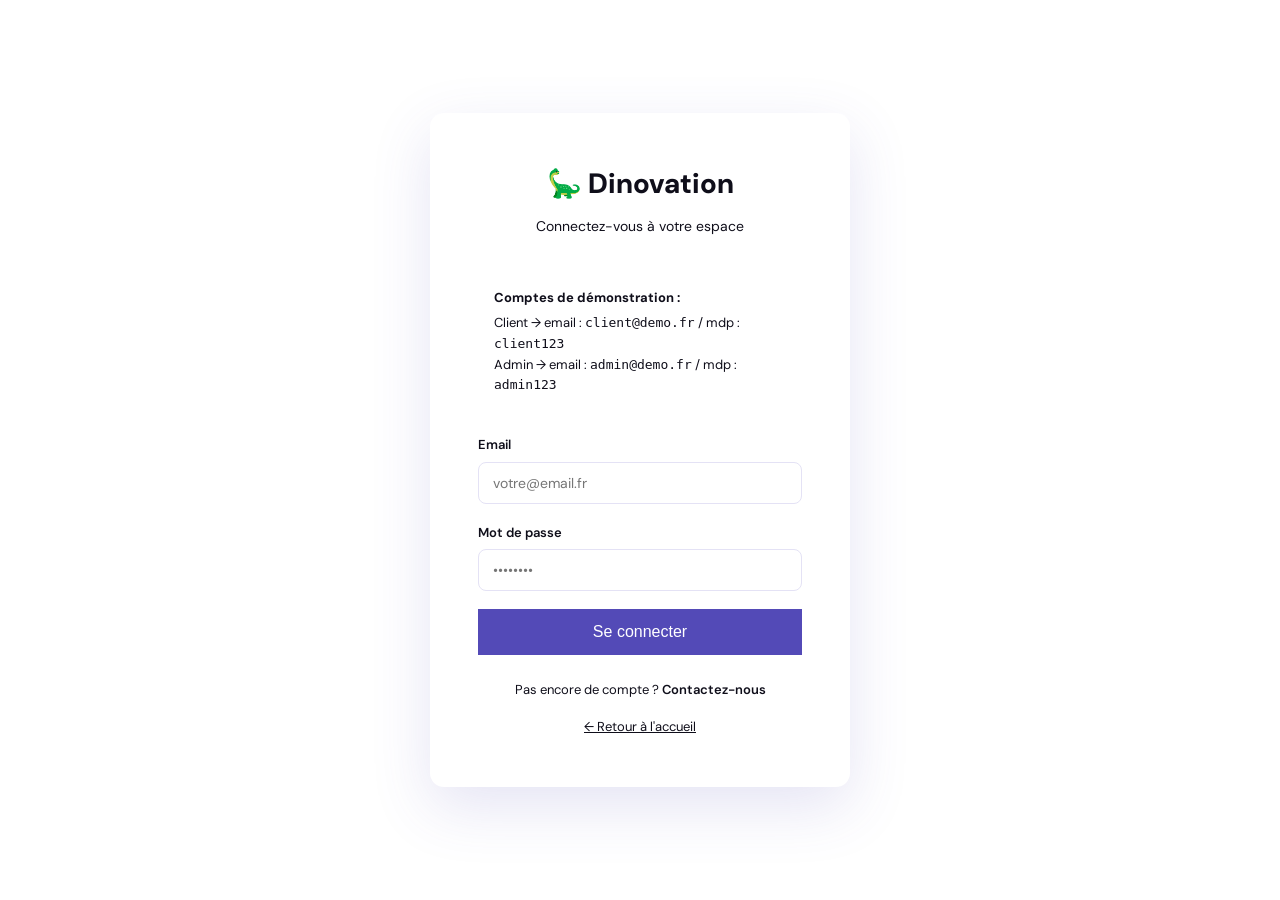
==== pages/dashboard.html @ 785adab9 "projet d'inovation" ====
<!DOCTYPE html>
<html lang="fr">
<head>
  <meta charset="UTF-8" />
  <meta name="viewport" content="width=device-width, initial-scale=1.0" />
  <title>Mon espace — Dinovation Digital</title>
  <link rel="stylesheet" href="../css/style.css" />
  <style>
    .dashboard-layout {
      display: grid;
      grid-template-columns: 240px 1fr;
      min-height: calc(100vh - 64px);
    }
    .sidebar {
      background: var(--violet-fonce);
      padding: 32px 0;
    }
    .sidebar-title {
      color: rgba(255,255,255,0.5);
      font-size: 11px;
      font-weight: 700;
      text-transform: uppercase;
      letter-spacing: .1em;
      padding: 0 24px;
      margin-bottom: 12px;
    }
    .sidebar a {
      display: flex;
      align-items: center;
      gap: 12px;
      color: rgba(255,255,255,0.75);
      text-decoration: none;
      padding: 12px 24px;
      font-size: 15px;
      transition: all 0.2s;
    }
    .sidebar a:hover, .sidebar a.active {
      background: rgba(255,255,255,0.1);
      color: white;
    }
    .sidebar a .ico { font-size: 18px; }
    .main-content {
      background: var(--fond-gris);
      padding: 40px;
    }
    .welcome-bar {
      background: white;
      border-radius: var(--radius);
      padding: 28px 32px;
      margin-bottom: 28px;
      display: flex;
      align-items: center;
      justify-content: space-between;
      border: 1px solid var(--bordure);
    }
    .welcome-bar h1 { font-size: 22px; color: var(--violet-fonce); }
    .welcome-bar p  { color: var(--texte-gris); font-size: 14px; margin-top: 4px; }
    .metrics {
      display: grid;
      grid-template-columns: repeat(auto-fit, minmax(160px, 1fr));
      gap: 16px;
      margin-bottom: 28px;
    }
    .metric {
      background: white;
      border: 1px solid var(--bordure);
      border-radius: var(--radius);
      padding: 24px;
      text-align: center;
    }
    .metric .num { font-size: 36px; font-weight: 800; color: var(--violet); }
    .metric .lbl { font-size: 13px; color: var(--texte-gris); margin-top: 4px; }
    .section-card {
      background: white;
      border: 1px solid var(--bordure);
      border-radius: var(--radius);
      padding: 28px;
      margin-bottom: 24px;
    }
    .section-card h2 { font-size: 18px; color: var(--violet-fonce); margin-bottom: 20px; }
    table { width: 100%; border-collapse: collapse; font-size: 14px; }
    th { text-align: left; padding: 10px 12px; color: var(--texte-gris); font-weight: 600; border-bottom: 1px solid var(--bordure); }
    td { padding: 12px; border-bottom: 1px solid var(--fond-gris); }
    .badge { display: inline-block; padding: 3px 12px; border-radius: 99px; font-size: 12px; font-weight: 600; }
    .badge-actif   { background: var(--teal-clair); color: #085041; }
    .badge-attente { background: #FAEEDA; color: #633806; }
    .badge-termine { background: var(--fond-gris); color: var(--texte-gris); }
    @media (max-width: 700px) {
      .dashboard-layout { grid-template-columns: 1fr; }
      .sidebar { display: none; }
      .main-content { padding: 20px; }
    }
  </style>
</head>
<body>

  <header class="header">
    <div class="container" style="max-width:100%; padding: 0 24px;">
      <div class="logo">🦕 Dinovation Digital</div>
      <div style="display:flex; align-items:center; gap:16px;">
        <span id="user-name" style="font-size:14px; color:var(--texte-gris);"></span>
        <a href="login.html" class="btn-nav" onclick="seDeconnecter()">Déconnexion</a>
      </div>
    </div>
  </header>

  <div class="dashboard-layout">

    <!-- SIDEBAR NAVIGATION -->
    <aside class="sidebar">
      <div class="sidebar-title">Mon espace</div>
      <a href="dashboard.html" class="active"><span class="ico">🏠</span> Tableau de bord</a>
      <a href="#"><span class="ico">📦</span> Mes commandes</a>
      <a href="#"><span class="ico">💳</span> Facturation</a>
      <a href="#"><span class="ico">⚙️</span> Mon compte</a>
      <br/>
      <div class="sidebar-title">Support</div>
      <a href="contact.html"><span class="ico">💬</span> Nous contacter</a>
      <a href="services.html"><span class="ico">🚀</span> Nos services</a>
    </aside>

    <!-- CONTENU PRINCIPAL -->
    <main class="main-content">

      <div class="welcome-bar">
        <div>
          <h1 id="welcome-msg">Bonjour !</h1>
          <p>Voici un résumé de votre activité</p>
        </div>
        <a href="services.html" class="btn-primary">+ Nouveau projet</a>
      </div>

      <!-- Métriques -->
      <div class="metrics">
        <div class="metric"><div class="num">3</div><div class="lbl">Projets actifs</div></div>
        <div class="metric"><div class="num">2</div><div class="lbl">En attente</div></div>
        <div class="metric"><div class="num">8</div><div class="lbl">Terminés</div></div>
        <div class="metric"><div class="num">4.9 ★</div><div class="lbl">Note moyenne</div></div>
      </div>

      <!-- Tableau des commandes -->
      <div class="section-card">
        <h2>Mes projets en cours</h2>
        <table>
          <thead>
            <tr>
              <th>Projet</th>
              <th>Service</th>
              <th>Date</th>
              <th>Statut</th>
            </tr>
          </thead>
          <tbody>
            <tr>
              <td><strong>App e-commerce</strong></td>
              <td>Création d'app</td>
              <td>15 jan. 2025</td>
              <td><span class="badge badge-actif">En cours</span></td>
            </tr>
            <tr>
              <td><strong>Dashboard analytics</strong></td>
              <td>Tableau de bord</td>
              <td>20 jan. 2025</td>
              <td><span class="badge badge-attente">En attente</span></td>
            </tr>
            <tr>
              <td><strong>Intégration Shopify</strong></td>
              <td>Shopify</td>
              <td>01 déc. 2024</td>
              <td><span class="badge badge-termine">Terminé</span></td>
            </tr>
          </tbody>
        </table>
      </div>

      <!-- Section notifications -->
      <div class="section-card">
        <h2>Notifications récentes</h2>
        <div style="display:flex; flex-direction:column; gap:12px;">
          <div style="display:flex; gap:14px; align-items:center; padding:14px; background:var(--fond-gris); border-radius:8px;">
            <span style="font-size:22px;">🔔</span>
            <div>
              <div style="font-size:14px; font-weight:600;">Votre projet "App e-commerce" avance bien</div>
              <div style="font-size:13px; color:var(--texte-gris);">il y a 2 heures</div>
            </div>
          </div>
          <div style="display:flex; gap:14px; align-items:center; padding:14px; background:var(--fond-gris); border-radius:8px;">
            <span style="font-size:22px;">✅</span>
            <div>
              <div style="font-size:14px; font-weight:600;">Facture #INV-2024-012 disponible</div>
              <div style="font-size:13px; color:var(--texte-gris);">hier</div>
            </div>
          </div>
        </div>
      </div>

    </main>
  </div>

  <script>
    // Vérifier si l'utilisateur est connecté
    const utilisateur = JSON.parse(localStorage.getItem('utilisateur') || 'null');
    if (!utilisateur) {
      window.location.href = 'login.html'; // redirige si pas connecté
    } else {
      document.getElementById('user-name').textContent = utilisateur.email;
      document.getElementById('welcome-msg').textContent = 'Bonjour, ' + utilisateur.email.split('@')[0] + ' !';
    }

    function seDeconnecter() {
      localStorage.removeItem('utilisateur');
    }
  </script>
</body>
</html>
---- css/style.css ----
@import url('https://fonts.googleapis.com/css2?family=Syne:wght@400;500;600;700;800&family=DM+Sans:ital,wght@0,300;0,400;0,500;0,600;1,300&display=swap');

:root {
  --v900:#1A1648;--v800:#26215C;--v700:#352E7A;--v600:#453D9B;--v500:#534AB7;--v400:#7A73CC;--v200:#C5C2E8;--v100:#EEEDFE;--v50:#F7F6FF;
  --t600:#0F6E56;--t500:#1D9E75;--t100:#E1F5EE;
  --a500:#E07B30;--a100:#FAEEDA;
  --r500:#E24B4A;--r100:#FCEBEB;
  --txt:#0F0E1A;--txt2:#4A4865;--txt3:#8884A0;
  --bg:#FFFFFF;--bg2:#F7F6FF;--bg3:#EFEEFC;--bdr:#E4E2F5;
  --radius:14px;--radius-sm:8px;
  --shadow:0 2px 12px rgba(83,74,183,.08);--shadow-lg:0 12px 40px rgba(83,74,183,.15);
  --font-head:'Syne',sans-serif;--font-body:'DM Sans',sans-serif;
}
*,*::before,*::after{margin:0;padding:0;box-sizing:border-box;}
html{scroll-behavior:smooth;}
body{font-family:var(--font-body);background:var(--bg);color:var(--txt);line-height:1.65;-webkit-font-smoothing:antialiased;}
.container{max-width:1120px;margin:0 auto;padding:0 28px;}
.hidden{display:none!important;}

/* HEADER */
.header{position:sticky;top:0;z-index:200;background:rgba(255,255,255,.9);backdrop-filter:blur(16px);border-bottom:1px solid var(--bdr);}
.header .container{display:flex;align-items:center;justify-content:space-between;height:64px;}
.logo{font-family:var(--font-head);font-size:20px;font-weight:800;color:var(--v800);text-decoration:none;}
.logo span{color:var(--v500);}
nav{display:flex;align-items:center;gap:4px;}
nav a{font-size:14px;font-weight:500;color:var(--txt2);text-decoration:none;padding:8px 14px;border-radius:var(--radius-sm);transition:all .15s;}
nav a:hover{background:var(--v50);color:var(--v700);}
nav a.active{color:var(--v600);background:var(--v50);}
.btn-nav{background:var(--v500)!important;color:white!important;font-weight:600!important;}
.btn-nav:hover{background:var(--v700)!important;}

/* BUTTONS */
.btn{display:inline-flex;align-items:center;gap:8px;font-family:var(--font-body);font-size:14px;font-weight:600;padding:11px 24px;border-radius:var(--radius-sm);border:none;cursor:pointer;text-decoration:none;transition:all .18s;}
.btn-primary{background:var(--v500);color:white;}
.btn-primary:hover{background:var(--v700);transform:translateY(-1px);box-shadow:0 6px 20px rgba(83,74,183,.3);}
.btn-secondary{background:white;color:var(--v600);border:1.5px solid var(--v200);}
.btn-secondary:hover{background:var(--v50);border-color:var(--v500);}
.btn-ghost{background:transparent;color:var(--txt2);border:1.5px solid var(--bdr);}
.btn-ghost:hover{background:var(--bg2);color:var(--v600);}
.btn-danger{background:var(--r100);color:var(--r500);border:1px solid #F5C4C4;}
.btn-danger:hover{background:var(--r500);color:white;}
.btn-sm{padding:7px 14px;font-size:12px;}
.btn-lg{padding:14px 32px;font-size:16px;}
.btn-icon{padding:9px;width:36px;height:36px;justify-content:center;}

/* BADGES */
.badge{display:inline-block;font-size:11px;font-weight:600;padding:3px 10px;border-radius:99px;}
.badge-green{background:var(--t100);color:var(--t600);}
.badge-purple{background:var(--v100);color:var(--v700);}
.badge-amber{background:var(--a100);color:#7A3800;}
.badge-red{background:var(--r100);color:var(--r500);}
.badge-gray{background:var(--bg3);color:var(--txt3);}

/* FORMS */
.form-group{margin-bottom:18px;}
.form-group label{display:block;font-size:13px;font-weight:600;color:var(--txt);margin-bottom:6px;}
.form-group input,.form-group textarea,.form-group select{width:100%;padding:11px 14px;border:1.5px solid var(--bdr);border-radius:var(--radius-sm);font-size:14px;font-family:var(--font-body);color:var(--txt);background:white;transition:border-color .15s,box-shadow .15s;}
.form-group input:focus,.form-group textarea:focus,.form-group select:focus{outline:none;border-color:var(--v500);box-shadow:0 0 0 3px rgba(83,74,183,.12);}
.form-group textarea{min-height:110px;resize:vertical;}

/* ALERTS */
.alert{padding:13px 16px;border-radius:var(--radius-sm);font-size:13.5px;margin-bottom:16px;}
.alert-success{background:var(--t100);color:var(--t600);border:1px solid #9DD9C2;}
.alert-error{background:var(--r100);color:var(--r500);border:1px solid #F5C4C4;}
.alert-info{background:var(--v100);color:var(--v700);border:1px solid var(--v200);}

/* CARDS */
.card{background:white;border:1px solid var(--bdr);border-radius:var(--radius);padding:24px;box-shadow:var(--shadow);}
.card-hover{transition:all .2s;}
.card-hover:hover{transform:translateY(-4px);box-shadow:var(--shadow-lg);border-color:var(--v200);}

/* TABLES */
.table-wrap{overflow-x:auto;}
table{width:100%;border-collapse:collapse;font-size:13.5px;}
th{text-align:left;padding:10px 14px;color:var(--txt3);font-weight:600;font-size:11px;text-transform:uppercase;letter-spacing:.04em;border-bottom:1px solid var(--bdr);}
td{padding:13px 14px;border-bottom:1px solid var(--bg2);color:var(--txt);vertical-align:middle;}
tr:last-child td{border:none;}
tr:hover td{background:var(--v50);}

/* PAGE HERO */
.page-hero{background:linear-gradient(135deg,var(--v50) 0%,var(--t100) 100%);padding:64px 0;text-align:center;}
.page-hero h1{font-family:var(--font-head);font-size:40px;font-weight:800;color:var(--v800);margin-bottom:12px;}
.page-hero p{font-size:17px;color:var(--txt2);max-width:560px;margin:0 auto;}

/* APP SHELL / SIDEBAR */
.app-shell{display:grid;grid-template-columns:240px 1fr;min-height:calc(100vh - 64px);}
.sidebar{background:var(--v900);padding:20px 0;position:sticky;top:64px;height:calc(100vh - 64px);overflow-y:auto;display:flex;flex-direction:column;}
.sidebar-section{font-size:10px;font-weight:700;letter-spacing:.1em;text-transform:uppercase;color:rgba(255,255,255,.3);padding:16px 20px 8px;margin-top:4px;}
.sidebar a{display:flex;align-items:center;gap:10px;color:rgba(255,255,255,.6);text-decoration:none;padding:10px 12px;font-size:13.5px;font-weight:500;transition:all .15s;margin:1px 8px;border-radius:var(--radius-sm);}
.sidebar a:hover{background:rgba(255,255,255,.08);color:rgba(255,255,255,.9);}
.sidebar a.active{background:var(--v500);color:white;}
.sidebar a .ico{width:20px;text-align:center;font-size:16px;flex-shrink:0;}
.sidebar-bottom{margin-top:auto;padding:12px 16px;border-top:1px solid rgba(255,255,255,.08);}
.sidebar-avatar{width:32px;height:32px;border-radius:50%;background:var(--v500);display:flex;align-items:center;justify-content:center;font-size:13px;font-weight:700;color:white;flex-shrink:0;}
.sidebar-user{display:flex;align-items:center;gap:10px;padding:8px;border-radius:var(--radius-sm);}
.sidebar-user-info .name{font-size:13px;font-weight:600;color:white;}
.sidebar-user-info .role{font-size:11px;color:rgba(255,255,255,.35);}

/* MAIN CONTENT */
.main-content{background:var(--bg2);padding:32px;overflow-y:auto;}
.page-title{font-family:var(--font-head);font-size:22px;font-weight:700;color:var(--v800);}
.page-subtitle{font-size:13px;color:var(--txt3);margin-top:2px;}
.content-header{display:flex;align-items:center;justify-content:space-between;margin-bottom:24px;flex-wrap:wrap;gap:12px;}

/* METRICS */
.metrics-grid{display:grid;grid-template-columns:repeat(auto-fit,minmax(170px,1fr));gap:16px;margin-bottom:24px;}
.metric-card{background:white;border:1px solid var(--bdr);border-radius:var(--radius);padding:20px 22px;}
.metric-icon{font-size:20px;margin-bottom:10px;}
.metric-value{font-family:var(--font-head);font-size:30px;font-weight:700;color:var(--v700);line-height:1;}
.metric-label{font-size:12px;color:var(--txt3);margin-top:4px;}
.metric-change{font-size:11.5px;margin-top:6px;font-weight:500;}
.metric-change.up{color:var(--t500);}
.metric-change.down{color:var(--r500);}

/* FOOTER */
.footer{background:var(--v900);color:white;padding:48px 0 28px;}
.footer-grid{display:grid;grid-template-columns:2fr 1fr 1fr 1fr;gap:40px;margin-bottom:40px;}
.footer-brand p{font-size:13px;color:rgba(255,255,255,.5);margin-top:12px;line-height:1.7;}
.footer-col h4{font-size:11px;font-weight:700;letter-spacing:.08em;text-transform:uppercase;color:rgba(255,255,255,.4);margin-bottom:14px;}
.footer-col a{display:block;font-size:14px;color:rgba(255,255,255,.6);text-decoration:none;margin-bottom:8px;transition:color .15s;}
.footer-col a:hover{color:white;}
.footer-bottom{border-top:1px solid rgba(255,255,255,.1);padding-top:20px;display:flex;justify-content:space-between;align-items:center;font-size:12px;color:rgba(255,255,255,.35);flex-wrap:wrap;gap:8px;}

/* MODAL */
.modal-overlay{position:fixed;inset:0;background:rgba(15,14,26,.5);z-index:500;display:flex;align-items:center;justify-content:center;padding:20px;opacity:0;transition:opacity .2s;}
.modal-overlay.open{opacity:1;}
.modal{background:white;border-radius:var(--radius);padding:32px;width:100%;max-width:480px;box-shadow:var(--shadow-lg);transform:translateY(20px);transition:transform .2s;}
.modal-overlay.open .modal{transform:translateY(0);}
.modal-header{display:flex;align-items:center;justify-content:space-between;margin-bottom:20px;}
.modal-title{font-family:var(--font-head);font-size:18px;font-weight:700;color:var(--v800);}
.modal-close{background:none;border:none;cursor:pointer;color:var(--txt3);font-size:20px;padding:4px;}

/* SEARCH BAR */
.search-bar{display:flex;align-items:center;gap:10px;background:white;border:1.5px solid var(--bdr);border-radius:var(--radius-sm);padding:8px 14px;min-width:260px;}
.search-bar input{border:none;outline:none;font-size:13.5px;font-family:var(--font-body);color:var(--txt);width:100%;}
.search-bar .ico{color:var(--txt3);font-size:15px;}

/* TOGGLE SWITCH */
.toggle{position:relative;width:40px;height:22px;flex-shrink:0;}
.toggle input{opacity:0;width:0;height:0;}
.toggle-track{position:absolute;inset:0;background:var(--bdr);border-radius:99px;cursor:pointer;transition:background .2s;}
.toggle input:checked + .toggle-track{background:var(--v500);}
.toggle-track::after{content:'';position:absolute;left:3px;top:3px;width:16px;height:16px;border-radius:50%;background:white;transition:transform .2s;}
.toggle input:checked + .toggle-track::after{transform:translateX(18px);}

/* EMPTY STATE */
.empty-state{text-align:center;padding:60px 20px;color:var(--txt3);}
.empty-state .ico{font-size:40px;margin-bottom:12px;}
.empty-state h3{font-size:16px;font-weight:600;color:var(--txt2);margin-bottom:6px;}
.empty-state p{font-size:14px;}

/* TABS */
.tabs-nav{display:flex;gap:0;border-bottom:1.5px solid var(--bdr);margin-bottom:24px;}
.tab-btn{background:none;border:none;padding:10px 18px;font-size:13.5px;font-weight:500;color:var(--txt3);cursor:pointer;border-bottom:2.5px solid transparent;margin-bottom:-1.5px;transition:all .15s;font-family:var(--font-body);}
.tab-btn.active{color:var(--v600);border-bottom-color:var(--v500);}
.tab-panel{display:none;}
.tab-panel.active{display:block;}

@media(max-width:768px){
  .app-shell{grid-template-columns:1fr;}
  .sidebar{display:none;position:fixed;top:64px;left:0;width:240px;height:calc(100vh - 64px);z-index:300;}
  .sidebar.open{display:flex;}
  .main-content{padding:20px 16px;}
  .footer-grid{grid-template-columns:1fr 1fr;}
  nav a:not(.btn-nav){display:none;}
  .page-hero h1{font-size:28px;}
  .metrics-grid{grid-template-columns:repeat(2,1fr);}
}
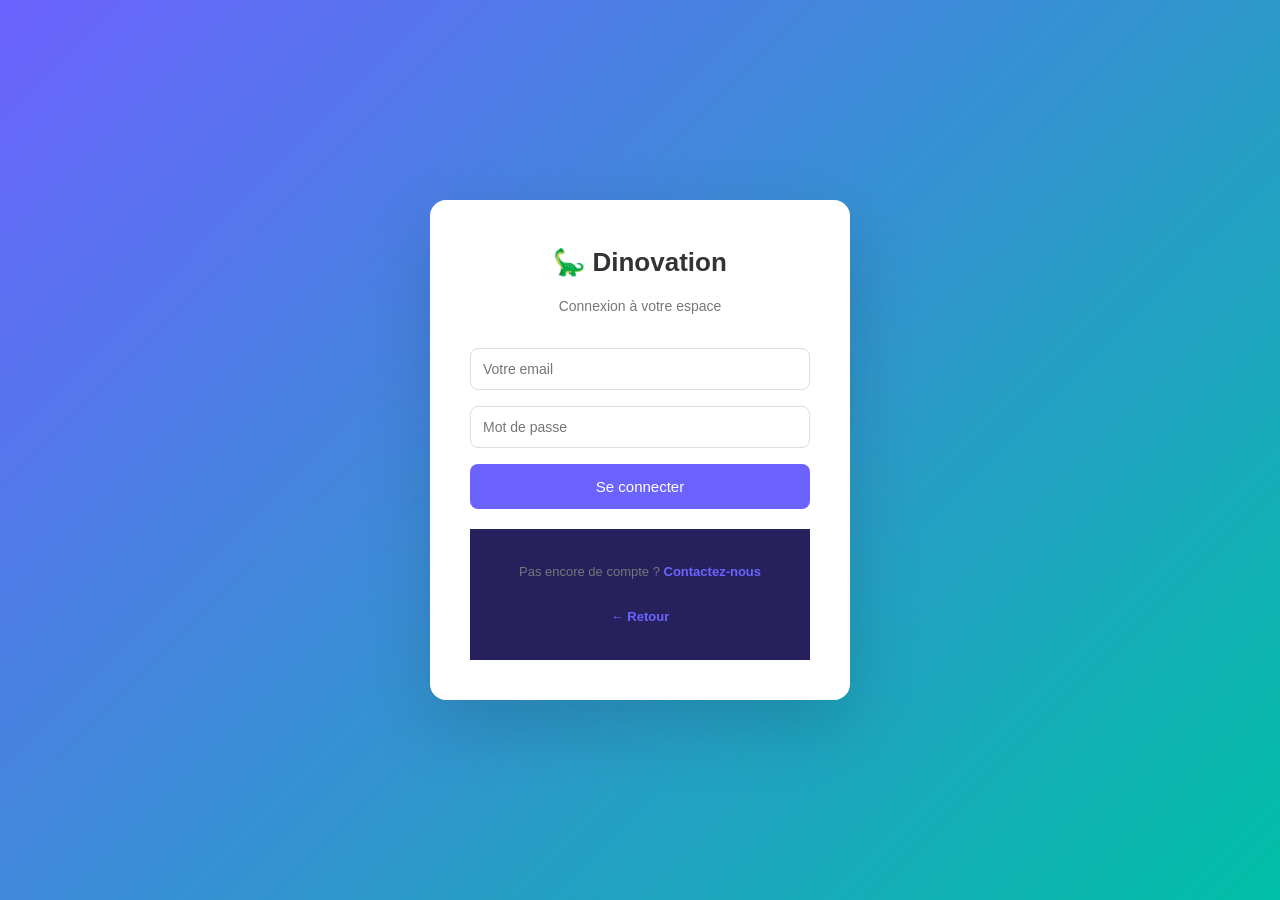
==== commit eb77533d: "mise à jour" ====
--- a/pages/dashboard.html
+++ b/pages/dashboard.html
@@ -35,7 +35,7 @@
       transition: all 0.2s;
     }
     .sidebar a:hover, .sidebar a.active {
-      background: rgba(255,255,255,0.1);
+      
       color: white;
     }
     .sidebar a .ico { font-size: 18px; }
@@ -110,7 +110,7 @@
     <aside class="sidebar">
       <div class="sidebar-title">Mon espace</div>
       <a href="dashboard.html" class="active"><span class="ico">🏠</span> Tableau de bord</a>
-      <a href="#"><span class="ico">📦</span> Mes commandes</a>
+      <a href="mes-commande.html"><span class="ico">📦</span> Mes commandes</a>
       <a href="#"><span class="ico">💳</span> Facturation</a>
       <a href="#"><span class="ico">⚙️</span> Mon compte</a>
       <br/>
--- a/css/style.css
+++ b/css/style.css
@@ -1,168 +1,386 @@
-@import url('https://fonts.googleapis.com/css2?family=Syne:wght@400;500;600;700;800&family=DM+Sans:ital,wght@0,300;0,400;0,500;0,600;1,300&display=swap');
-
+/* =============================================
+   DINOVATION DIGITAL — Feuille de style (CSS)
+   =============================================
+   
+   Ce fichier contrôle l'apparence de TOUTES les pages.
+   Essaie de changer les couleurs dans :root pour voir l'effet !
+*/
+
+/* --- VARIABLES DE COULEURS (facile à modifier) --- */
 :root {
-  --v900:#1A1648;--v800:#26215C;--v700:#352E7A;--v600:#453D9B;--v500:#534AB7;--v400:#7A73CC;--v200:#C5C2E8;--v100:#EEEDFE;--v50:#F7F6FF;
-  --t600:#0F6E56;--t500:#1D9E75;--t100:#E1F5EE;
-  --a500:#E07B30;--a100:#FAEEDA;
-  --r500:#E24B4A;--r100:#FCEBEB;
-  --txt:#0F0E1A;--txt2:#4A4865;--txt3:#8884A0;
-  --bg:#FFFFFF;--bg2:#F7F6FF;--bg3:#EFEEFC;--bdr:#E4E2F5;
-  --radius:14px;--radius-sm:8px;
-  --shadow:0 2px 12px rgba(83,74,183,.08);--shadow-lg:0 12px 40px rgba(83,74,183,.15);
-  --font-head:'Syne',sans-serif;--font-body:'DM Sans',sans-serif;
-}
-*,*::before,*::after{margin:0;padding:0;box-sizing:border-box;}
-html{scroll-behavior:smooth;}
-body{font-family:var(--font-body);background:var(--bg);color:var(--txt);line-height:1.65;-webkit-font-smoothing:antialiased;}
-.container{max-width:1120px;margin:0 auto;padding:0 28px;}
-.hidden{display:none!important;}
-
-/* HEADER */
-.header{position:sticky;top:0;z-index:200;background:rgba(255,255,255,.9);backdrop-filter:blur(16px);border-bottom:1px solid var(--bdr);}
-.header .container{display:flex;align-items:center;justify-content:space-between;height:64px;}
-.logo{font-family:var(--font-head);font-size:20px;font-weight:800;color:var(--v800);text-decoration:none;}
-.logo span{color:var(--v500);}
-nav{display:flex;align-items:center;gap:4px;}
-nav a{font-size:14px;font-weight:500;color:var(--txt2);text-decoration:none;padding:8px 14px;border-radius:var(--radius-sm);transition:all .15s;}
-nav a:hover{background:var(--v50);color:var(--v700);}
-nav a.active{color:var(--v600);background:var(--v50);}
-.btn-nav{background:var(--v500)!important;color:white!important;font-weight:600!important;}
-.btn-nav:hover{background:var(--v700)!important;}
-
-/* BUTTONS */
-.btn{display:inline-flex;align-items:center;gap:8px;font-family:var(--font-body);font-size:14px;font-weight:600;padding:11px 24px;border-radius:var(--radius-sm);border:none;cursor:pointer;text-decoration:none;transition:all .18s;}
-.btn-primary{background:var(--v500);color:white;}
-.btn-primary:hover{background:var(--v700);transform:translateY(-1px);box-shadow:0 6px 20px rgba(83,74,183,.3);}
-.btn-secondary{background:white;color:var(--v600);border:1.5px solid var(--v200);}
-.btn-secondary:hover{background:var(--v50);border-color:var(--v500);}
-.btn-ghost{background:transparent;color:var(--txt2);border:1.5px solid var(--bdr);}
-.btn-ghost:hover{background:var(--bg2);color:var(--v600);}
-.btn-danger{background:var(--r100);color:var(--r500);border:1px solid #F5C4C4;}
-.btn-danger:hover{background:var(--r500);color:white;}
-.btn-sm{padding:7px 14px;font-size:12px;}
-.btn-lg{padding:14px 32px;font-size:16px;}
-.btn-icon{padding:9px;width:36px;height:36px;justify-content:center;}
-
-/* BADGES */
-.badge{display:inline-block;font-size:11px;font-weight:600;padding:3px 10px;border-radius:99px;}
-.badge-green{background:var(--t100);color:var(--t600);}
-.badge-purple{background:var(--v100);color:var(--v700);}
-.badge-amber{background:var(--a100);color:#7A3800;}
-.badge-red{background:var(--r100);color:var(--r500);}
-.badge-gray{background:var(--bg3);color:var(--txt3);}
-
-/* FORMS */
-.form-group{margin-bottom:18px;}
-.form-group label{display:block;font-size:13px;font-weight:600;color:var(--txt);margin-bottom:6px;}
-.form-group input,.form-group textarea,.form-group select{width:100%;padding:11px 14px;border:1.5px solid var(--bdr);border-radius:var(--radius-sm);font-size:14px;font-family:var(--font-body);color:var(--txt);background:white;transition:border-color .15s,box-shadow .15s;}
-.form-group input:focus,.form-group textarea:focus,.form-group select:focus{outline:none;border-color:var(--v500);box-shadow:0 0 0 3px rgba(83,74,183,.12);}
-.form-group textarea{min-height:110px;resize:vertical;}
-
-/* ALERTS */
-.alert{padding:13px 16px;border-radius:var(--radius-sm);font-size:13.5px;margin-bottom:16px;}
-.alert-success{background:var(--t100);color:var(--t600);border:1px solid #9DD9C2;}
-.alert-error{background:var(--r100);color:var(--r500);border:1px solid #F5C4C4;}
-.alert-info{background:var(--v100);color:var(--v700);border:1px solid var(--v200);}
-
-/* CARDS */
-.card{background:white;border:1px solid var(--bdr);border-radius:var(--radius);padding:24px;box-shadow:var(--shadow);}
-.card-hover{transition:all .2s;}
-.card-hover:hover{transform:translateY(-4px);box-shadow:var(--shadow-lg);border-color:var(--v200);}
-
-/* TABLES */
-.table-wrap{overflow-x:auto;}
-table{width:100%;border-collapse:collapse;font-size:13.5px;}
-th{text-align:left;padding:10px 14px;color:var(--txt3);font-weight:600;font-size:11px;text-transform:uppercase;letter-spacing:.04em;border-bottom:1px solid var(--bdr);}
-td{padding:13px 14px;border-bottom:1px solid var(--bg2);color:var(--txt);vertical-align:middle;}
-tr:last-child td{border:none;}
-tr:hover td{background:var(--v50);}
-
-/* PAGE HERO */
-.page-hero{background:linear-gradient(135deg,var(--v50) 0%,var(--t100) 100%);padding:64px 0;text-align:center;}
-.page-hero h1{font-family:var(--font-head);font-size:40px;font-weight:800;color:var(--v800);margin-bottom:12px;}
-.page-hero p{font-size:17px;color:var(--txt2);max-width:560px;margin:0 auto;}
-
-/* APP SHELL / SIDEBAR */
-.app-shell{display:grid;grid-template-columns:240px 1fr;min-height:calc(100vh - 64px);}
-.sidebar{background:var(--v900);padding:20px 0;position:sticky;top:64px;height:calc(100vh - 64px);overflow-y:auto;display:flex;flex-direction:column;}
-.sidebar-section{font-size:10px;font-weight:700;letter-spacing:.1em;text-transform:uppercase;color:rgba(255,255,255,.3);padding:16px 20px 8px;margin-top:4px;}
-.sidebar a{display:flex;align-items:center;gap:10px;color:rgba(255,255,255,.6);text-decoration:none;padding:10px 12px;font-size:13.5px;font-weight:500;transition:all .15s;margin:1px 8px;border-radius:var(--radius-sm);}
-.sidebar a:hover{background:rgba(255,255,255,.08);color:rgba(255,255,255,.9);}
-.sidebar a.active{background:var(--v500);color:white;}
-.sidebar a .ico{width:20px;text-align:center;font-size:16px;flex-shrink:0;}
-.sidebar-bottom{margin-top:auto;padding:12px 16px;border-top:1px solid rgba(255,255,255,.08);}
-.sidebar-avatar{width:32px;height:32px;border-radius:50%;background:var(--v500);display:flex;align-items:center;justify-content:center;font-size:13px;font-weight:700;color:white;flex-shrink:0;}
-.sidebar-user{display:flex;align-items:center;gap:10px;padding:8px;border-radius:var(--radius-sm);}
-.sidebar-user-info .name{font-size:13px;font-weight:600;color:white;}
-.sidebar-user-info .role{font-size:11px;color:rgba(255,255,255,.35);}
-
-/* MAIN CONTENT */
-.main-content{background:var(--bg2);padding:32px;overflow-y:auto;}
-.page-title{font-family:var(--font-head);font-size:22px;font-weight:700;color:var(--v800);}
-.page-subtitle{font-size:13px;color:var(--txt3);margin-top:2px;}
-.content-header{display:flex;align-items:center;justify-content:space-between;margin-bottom:24px;flex-wrap:wrap;gap:12px;}
-
-/* METRICS */
-.metrics-grid{display:grid;grid-template-columns:repeat(auto-fit,minmax(170px,1fr));gap:16px;margin-bottom:24px;}
-.metric-card{background:white;border:1px solid var(--bdr);border-radius:var(--radius);padding:20px 22px;}
-.metric-icon{font-size:20px;margin-bottom:10px;}
-.metric-value{font-family:var(--font-head);font-size:30px;font-weight:700;color:var(--v700);line-height:1;}
-.metric-label{font-size:12px;color:var(--txt3);margin-top:4px;}
-.metric-change{font-size:11.5px;margin-top:6px;font-weight:500;}
-.metric-change.up{color:var(--t500);}
-.metric-change.down{color:var(--r500);}
-
-/* FOOTER */
-.footer{background:var(--v900);color:white;padding:48px 0 28px;}
-.footer-grid{display:grid;grid-template-columns:2fr 1fr 1fr 1fr;gap:40px;margin-bottom:40px;}
-.footer-brand p{font-size:13px;color:rgba(255,255,255,.5);margin-top:12px;line-height:1.7;}
-.footer-col h4{font-size:11px;font-weight:700;letter-spacing:.08em;text-transform:uppercase;color:rgba(255,255,255,.4);margin-bottom:14px;}
-.footer-col a{display:block;font-size:14px;color:rgba(255,255,255,.6);text-decoration:none;margin-bottom:8px;transition:color .15s;}
-.footer-col a:hover{color:white;}
-.footer-bottom{border-top:1px solid rgba(255,255,255,.1);padding-top:20px;display:flex;justify-content:space-between;align-items:center;font-size:12px;color:rgba(255,255,255,.35);flex-wrap:wrap;gap:8px;}
-
-/* MODAL */
-.modal-overlay{position:fixed;inset:0;background:rgba(15,14,26,.5);z-index:500;display:flex;align-items:center;justify-content:center;padding:20px;opacity:0;transition:opacity .2s;}
-.modal-overlay.open{opacity:1;}
-.modal{background:white;border-radius:var(--radius);padding:32px;width:100%;max-width:480px;box-shadow:var(--shadow-lg);transform:translateY(20px);transition:transform .2s;}
-.modal-overlay.open .modal{transform:translateY(0);}
-.modal-header{display:flex;align-items:center;justify-content:space-between;margin-bottom:20px;}
-.modal-title{font-family:var(--font-head);font-size:18px;font-weight:700;color:var(--v800);}
-.modal-close{background:none;border:none;cursor:pointer;color:var(--txt3);font-size:20px;padding:4px;}
-
-/* SEARCH BAR */
-.search-bar{display:flex;align-items:center;gap:10px;background:white;border:1.5px solid var(--bdr);border-radius:var(--radius-sm);padding:8px 14px;min-width:260px;}
-.search-bar input{border:none;outline:none;font-size:13.5px;font-family:var(--font-body);color:var(--txt);width:100%;}
-.search-bar .ico{color:var(--txt3);font-size:15px;}
-
-/* TOGGLE SWITCH */
-.toggle{position:relative;width:40px;height:22px;flex-shrink:0;}
-.toggle input{opacity:0;width:0;height:0;}
-.toggle-track{position:absolute;inset:0;background:var(--bdr);border-radius:99px;cursor:pointer;transition:background .2s;}
-.toggle input:checked + .toggle-track{background:var(--v500);}
-.toggle-track::after{content:'';position:absolute;left:3px;top:3px;width:16px;height:16px;border-radius:50%;background:white;transition:transform .2s;}
-.toggle input:checked + .toggle-track::after{transform:translateX(18px);}
-
-/* EMPTY STATE */
-.empty-state{text-align:center;padding:60px 20px;color:var(--txt3);}
-.empty-state .ico{font-size:40px;margin-bottom:12px;}
-.empty-state h3{font-size:16px;font-weight:600;color:var(--txt2);margin-bottom:6px;}
-.empty-state p{font-size:14px;}
-
-/* TABS */
-.tabs-nav{display:flex;gap:0;border-bottom:1.5px solid var(--bdr);margin-bottom:24px;}
-.tab-btn{background:none;border:none;padding:10px 18px;font-size:13.5px;font-weight:500;color:var(--txt3);cursor:pointer;border-bottom:2.5px solid transparent;margin-bottom:-1.5px;transition:all .15s;font-family:var(--font-body);}
-.tab-btn.active{color:var(--v600);border-bottom-color:var(--v500);}
-.tab-panel{display:none;}
-.tab-panel.active{display:block;}
-
-@media(max-width:768px){
-  .app-shell{grid-template-columns:1fr;}
-  .sidebar{display:none;position:fixed;top:64px;left:0;width:240px;height:calc(100vh - 64px);z-index:300;}
-  .sidebar.open{display:flex;}
-  .main-content{padding:20px 16px;}
-  .footer-grid{grid-template-columns:1fr 1fr;}
-  nav a:not(.btn-nav){display:none;}
-  .page-hero h1{font-size:28px;}
-  .metrics-grid{grid-template-columns:repeat(2,1fr);}
-}+  --violet:    #534AB7;
+  --violet-fonce: #26215C;
+  --violet-clair: #EEEDFE;
+  --teal:      #1D9E75;
+  --teal-clair: #E1F5EE;
+  --texte:     #1a1a2e;
+  --texte-gris: #666;
+  --fond:      #ffffff;
+  --fond-gris: #f7f7fb;
+  --bordure:   #e0e0f0;
+  --ombre:     0 4px 20px rgba(83,74,183,0.10);
+  --radius:    12px;
+}
+
+/* --- RESET (remet à zéro les styles par défaut du navigateur) --- */
+* {
+  margin: 0;
+  padding: 0;
+  box-sizing: border-box;
+}
+
+body {
+  font-family: 'Segoe UI', Arial, sans-serif;
+  background: var(--fond);
+  color: var(--texte);
+  line-height: 1.7;
+}
+
+/* --- UTILITAIRES --- */
+.container {
+  max-width: 1100px;
+  margin: 0 auto;
+  padding: 0 24px;
+}
+
+/* --- HEADER --- */
+.header {
+  background: white;
+  border-bottom: 1px solid var(--bordure);
+  padding: 16px 0;
+  position: sticky;
+  top: 0;
+  z-index: 100;
+  box-shadow: var(--ombre);
+}
+
+.header .container {
+  display: flex;
+  align-items: center;
+  justify-content: space-between;
+}
+
+.logo {
+  font-size: 22px;
+  font-weight: 700;
+  color: var(--violet-fonce);
+  letter-spacing: -0.5px;
+}
+
+nav {
+  display: flex;
+  align-items: center;
+  gap: 8px;
+}
+
+nav a {
+  text-decoration: none;
+  color: var(--texte-gris);
+  padding: 8px 14px;
+  border-radius: var(--radius);
+  font-size: 15px;
+  transition: all 0.2s;
+}
+
+nav a:hover {
+  background: var(--violet-clair);
+  color: var(--violet-fonce);
+}
+
+.btn-nav {
+  color: #666 !important;
+  font-weight: 500;
+}
+
+.btn-nav:hover {
+  background: var(--violet-fonce) !important;
+  color: white !important;
+}
+
+/* --- HERO --- */
+.hero {
+  background: linear-gradient(135deg, var(--violet-clair) 0%, var(--teal-clair) 100%);
+  padding: 100px 0;
+  text-align: center;
+}
+
+.hero h1 {
+  font-size: 48px;
+  font-weight: 800;
+  color: var(--violet-fonce);
+  margin-bottom: 20px;
+  line-height: 1.2;
+}
+
+.hero p {
+  font-size: 20px;
+  color: var(--texte-gris);
+  max-width: 600px;
+  margin: 0 auto 40px;
+}
+
+.hero-btns {
+  display: flex;
+  gap: 16px;
+  justify-content: center;
+  flex-wrap: wrap;
+}
+
+/* --- BOUTONS --- */
+.btn-primary {
+  display: inline-block;
+  background: var(--violet);
+  color: white;
+  padding: 14px 32px;
+  border-radius: var(--radius);
+  text-decoration: none;
+  font-weight: 600;
+  font-size: 16px;
+  transition: all 0.2s;
+  border: none;
+  cursor: pointer;
+}
+
+.btn-primary:hover {
+  background: var(--violet-fonce);
+  transform: translateY(-2px);
+  box-shadow: 0 8px 24px rgba(83,74,183,0.3);
+}
+
+.btn-secondary {
+  display: inline-block;
+  background: white;
+  color: var(--violet);
+  padding: 14px 32px;
+  border-radius: var(--radius);
+  text-decoration: none;
+  font-weight: 600;
+  font-size: 16px;
+  border: 2px solid var(--violet);
+  transition: all 0.2s;
+  cursor: pointer;
+}
+
+.btn-secondary:hover {
+  background: var(--violet-clair);
+  transform: translateY(-2px);
+}
+
+/* --- SECTION SERVICES --- */
+.services {
+  padding: 80px 0;
+  background: var(--fond);
+}
+
+.services h2,
+.stats h2 {
+  text-align: center;
+  font-size: 32px;
+  color: var(--violet-fonce);
+  margin-bottom: 48px;
+}
+
+.cards {
+  display: grid;
+  grid-template-columns: repeat(auto-fit, minmax(280px, 1fr));
+  gap: 24px;
+}
+
+.card {
+  background: white;
+  border: 1px solid var(--bordure);
+  border-radius: var(--radius);
+  padding: 32px;
+  transition: all 0.3s;
+}
+
+.card:hover {
+  transform: translateY(-6px);
+  box-shadow: var(--ombre);
+  border-color: var(--violet);
+}
+
+.card-icon {
+  font-size: 40px;
+  margin-bottom: 16px;
+}
+
+.card h3 {
+  font-size: 20px;
+  color: var(--violet-fonce);
+  margin-bottom: 12px;
+}
+
+.card p {
+  color: var(--texte-gris);
+  font-size: 15px;
+  margin-bottom: 20px;
+}
+
+.card-link {
+  color: var(--violet);
+  text-decoration: none;
+  font-weight: 600;
+  font-size: 14px;
+}
+
+.card-link:hover {
+  text-decoration: underline;
+}
+
+/* --- STATS --- */
+.stats {
+  background: var(--fond-gris);
+  padding: 80px 0;
+}
+
+.stats-grid {
+  display: grid;
+  grid-template-columns: repeat(auto-fit, minmax(180px, 1fr));
+  gap: 32px;
+  text-align: center;
+}
+
+.stat-box {
+  display: flex;
+  flex-direction: column;
+  align-items: center;
+  gap: 8px;
+}
+
+.stat-number {
+  font-size: 52px;
+  font-weight: 800;
+  color: var(--violet);
+  line-height: 1;
+}
+
+.stat-label {
+  font-size: 15px;
+  color: var(--texte-gris);
+}
+
+/* --- FOOTER --- */
+.footer {
+  background: var(--violet-fonce);
+  color: white;
+  padding: 32px 0;
+}
+
+.footer .container {
+  display: flex;
+  align-items: center;
+  justify-content: space-between;
+  flex-wrap: wrap;
+  gap: 16px;
+}
+
+.footer p {
+  font-size: 14px;
+  opacity: 0.8;
+}
+
+.footer-links {
+  display: flex;
+  gap: 20px;
+}
+
+.footer-links a {
+  color: white;
+  text-decoration: none;
+  font-size: 14px;
+  opacity: 0.8;
+  transition: opacity 0.2s;
+}
+
+.footer-links a:hover {
+  opacity: 1;
+}
+
+/* --- STYLES COMMUNS AUX PAGES INTÉRIEURES --- */
+.page-header {
+  background: var(--violet-clair);
+  padding: 60px 0;
+  text-align: center;
+}
+
+.page-header h1 {
+  font-size: 38px;
+  color: var(--violet-fonce);
+  margin-bottom: 12px;
+}
+
+.page-header p {
+  font-size: 18px;
+  color: var(--texte-gris);
+}
+
+.page-content {
+  padding: 60px 0;
+}
+
+/* --- FORMULAIRE --- */
+.form-group {
+  margin-bottom: 20px;
+}
+
+.form-group label {
+  display: block;
+  font-size: 14px;
+  font-weight: 600;
+  color: var(--texte);
+  margin-bottom: 6px;
+}
+
+.form-group input,
+.form-group textarea,
+.form-group select {
+  width: 100%;
+  padding: 12px 16px;
+  border: 1.5px solid var(--bordure);
+  border-radius: var(--radius);
+  font-size: 15px;
+  font-family: inherit;
+  color: var(--texte);
+  transition: border-color 0.2s;
+  background: white;
+}
+
+.form-group input:focus,
+.form-group textarea:focus {
+  outline: none;
+  border-color: var(--violet);
+  box-shadow: 0 0 0 3px rgba(83,74,183,0.1);
+}
+
+.form-group textarea {
+  min-height: 120px;
+  resize: vertical;
+}
+
+.alert {
+  padding: 14px 18px;
+  border-radius: var(--radius);
+  font-size: 14px;
+  margin-bottom: 20px;
+}
+
+.alert-success {
+  background: var(--teal-clair);
+  color: #085041;
+  border: 1px solid #1D9E75;
+}
+
+.alert-error {
+  background: #FCEBEB;
+  color: #A32D2D;
+  border: 1px solid #E24B4A;
+}
+
+/* --- RESPONSIVE MOBILE --- */
+@media (max-width: 600px) {
+  .hero h1 { font-size: 30px; }
+  .hero p  { font-size: 16px; }
+  nav a:not(.btn-nav) { display: none; }
+  .footer .container { flex-direction: column; text-align: center; }
+}
